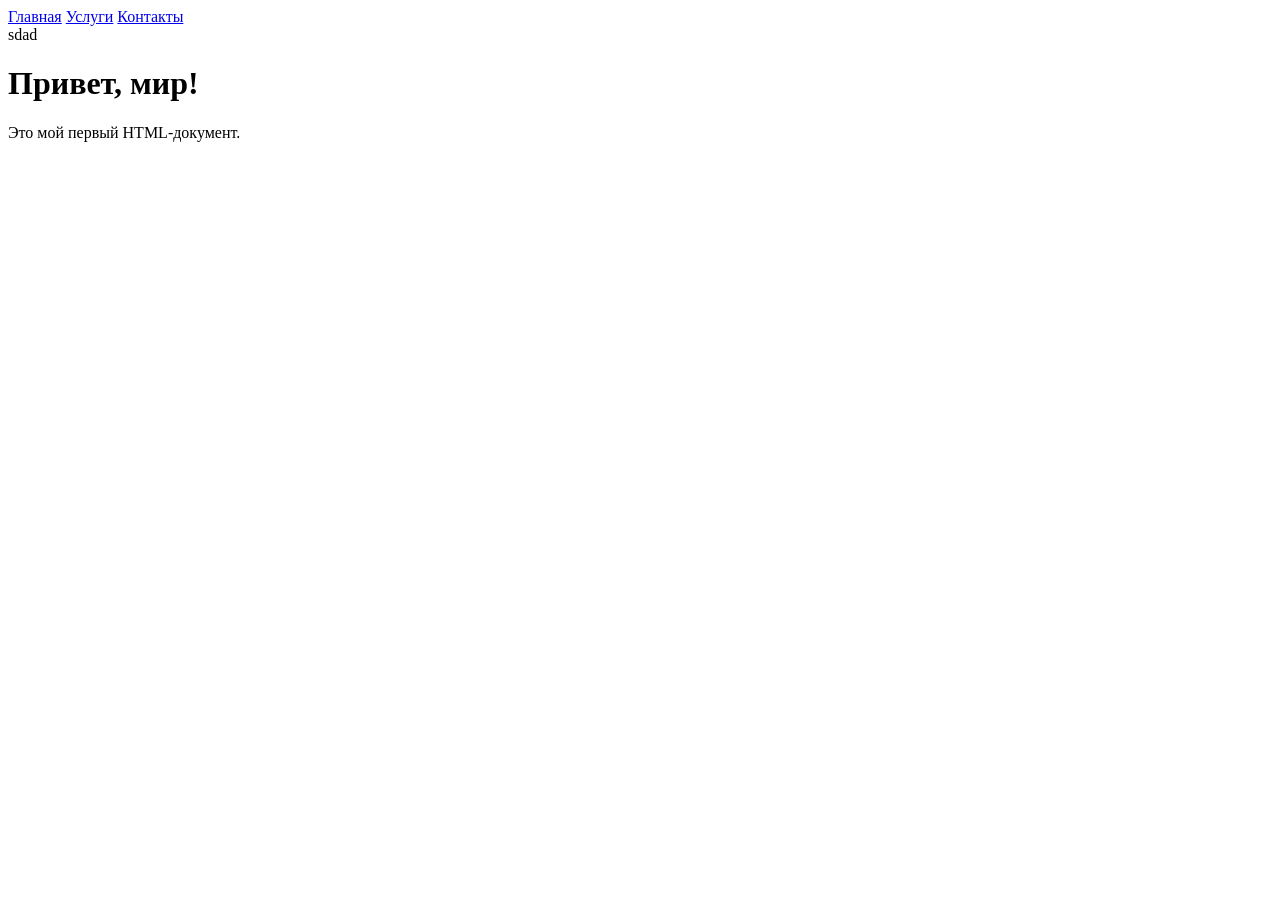
==== index.html @ 3d80d090 "Добавили 3 файла" ====
<!DOCTYPE html>
<html lang="ru">
<!-- Служебные тэги-->
<head>
    <meta charset="UTF-8">
    <meta name="viewport" content="width=device-width, initial-scale=1.0">
    <title>Клиника</title>
</head>


<body>
    <header>
        <nav>
            <a href="index.html">Главная</a>
            <a href="service.html">Услуги</a>
            <a href="contacts.html">Контакты</a>
        </nav>
    </header>
    <div class="content">  sdad </div>
    <h1>Привет, мир!</h1>
    <p>Это мой первый HTML-документ.</p>
</body>
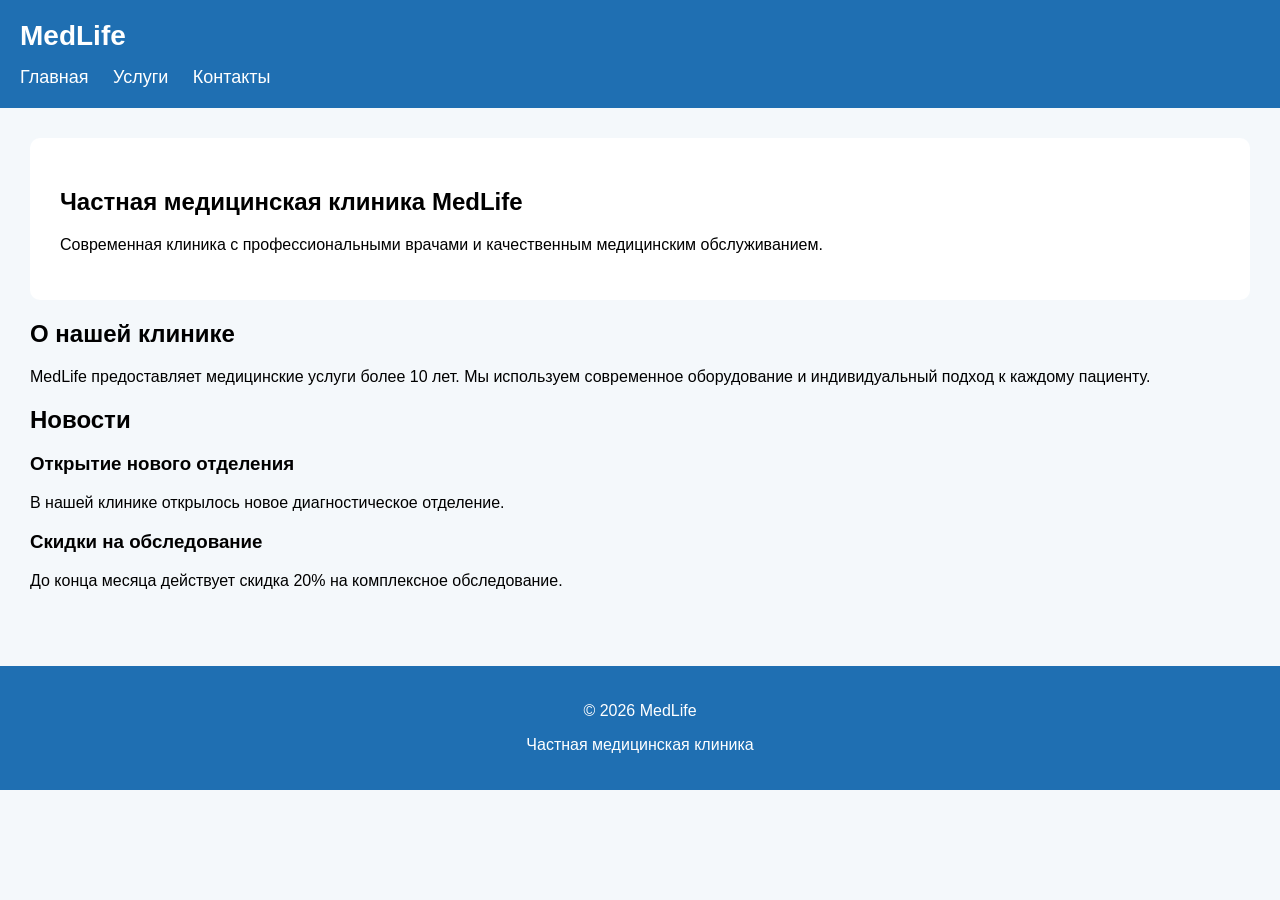
==== commit 4dfd7a38: "Добавли мок контент + стили, все первичное, будет правится" ====
--- a/index.html
+++ b/index.html
@@ -1,22 +1,95 @@
 <!DOCTYPE html>
 <html lang="ru">
-<!-- Служебные тэги-->
+
 <head>
     <meta charset="UTF-8">
-    <meta name="viewport" content="width=device-width, initial-scale=1.0">
-    <title>Клиника</title>
+    <title>MedLife - Главная</title>
+
+    <!-- Подключение CSS -->
+    <link rel="stylesheet" href="style.css">
 </head>
 
+<body>
 
-<body>
+    <!-- Шапка сайта -->
     <header>
+
+        <!-- Логотип -->
+        <div class="logo">
+            <a href="index.html">MedLife</a>
+        </div>
+
+        <!-- Навигационное меню -->
         <nav>
             <a href="index.html">Главная</a>
             <a href="service.html">Услуги</a>
             <a href="contacts.html">Контакты</a>
         </nav>
+
     </header>
-    <div class="content">  sdad </div>
-    <h1>Привет, мир!</h1>
-    <p>Это мой первый HTML-документ.</p>
+
+    <!-- Основной контент -->
+    <main>
+
+        <!-- Приветственный блок -->
+        <section class="hero">
+
+            <h1>Частная медицинская клиника MedLife</h1>
+
+            <p>
+                Современная клиника с профессиональными врачами
+                и качественным медицинским обслуживанием.
+            </p>
+
+        </section>
+
+        <!-- Информация о клинике -->
+        <section>
+
+            <h2>О нашей клинике</h2>
+
+            <p>
+                MedLife предоставляет медицинские услуги более 10 лет.
+                Мы используем современное оборудование и индивидуальный
+                подход к каждому пациенту.
+            </p>
+
+        </section>
+
+        <!-- Новости -->
+        <section>
+
+            <h2>Новости</h2>
+
+            <article>
+                <h3>Открытие нового отделения</h3>
+
+                <p>
+                    В нашей клинике открылось новое диагностическое отделение.
+                </p>
+            </article>
+
+            <article>
+                <h3>Скидки на обследование</h3>
+
+                <p>
+                    До конца месяца действует скидка 20% на комплексное обследование.
+                </p>
+            </article>
+
+        </section>
+
+    </main>
+
+    <!-- Подвал сайта -->
+    <footer>
+
+        <p>© 2026 MedLife</p>
+
+        <p>Частная медицинская клиника</p>
+
+    </footer>
+
 </body>
+
+</html>
--- a/style.css
+++ b/style.css
@@ -0,0 +1,93 @@
+/* Общие стили */
+
+body {
+    font-family: Arial, sans-serif;
+    margin: 0;
+    padding: 0;
+    background-color: #f4f8fb;
+}
+
+/* Шапка сайта */
+
+header {
+    background-color: #1f6fb2;
+    color: white;
+    padding: 20px;
+}
+
+/* Логотип */
+
+.logo a {
+    color: white;
+    text-decoration: none;
+    font-size: 28px;
+    font-weight: bold;
+}
+
+/* Навигация */
+
+nav {
+    margin-top: 15px;
+}
+
+nav a {
+    color: white;
+    text-decoration: none;
+    margin-right: 20px;
+    font-size: 18px;
+}
+
+/* Основной контент */
+
+main {
+    padding: 30px;
+}
+
+/* Блок приветствия */
+
+.hero {
+    background-color: white;
+    padding: 30px;
+    border-radius: 10px;
+}
+
+/* Карточки услуг */
+
+.services {
+    display: flex;
+    gap: 20px;
+    margin-top: 20px;
+}
+
+.card {
+    background-color: white;
+    padding: 20px;
+    border-radius: 10px;
+    width: 250px;
+}
+
+/* Формы */
+
+input,
+textarea {
+    width: 300px;
+    padding: 10px;
+}
+
+button {
+    background-color: #1f6fb2;
+    color: white;
+    border: none;
+    padding: 10px 20px;
+    cursor: pointer;
+}
+
+/* Подвал */
+
+footer {
+    background-color: #1f6fb2;
+    color: white;
+    text-align: center;
+    padding: 20px;
+    margin-top: 30px;
+}
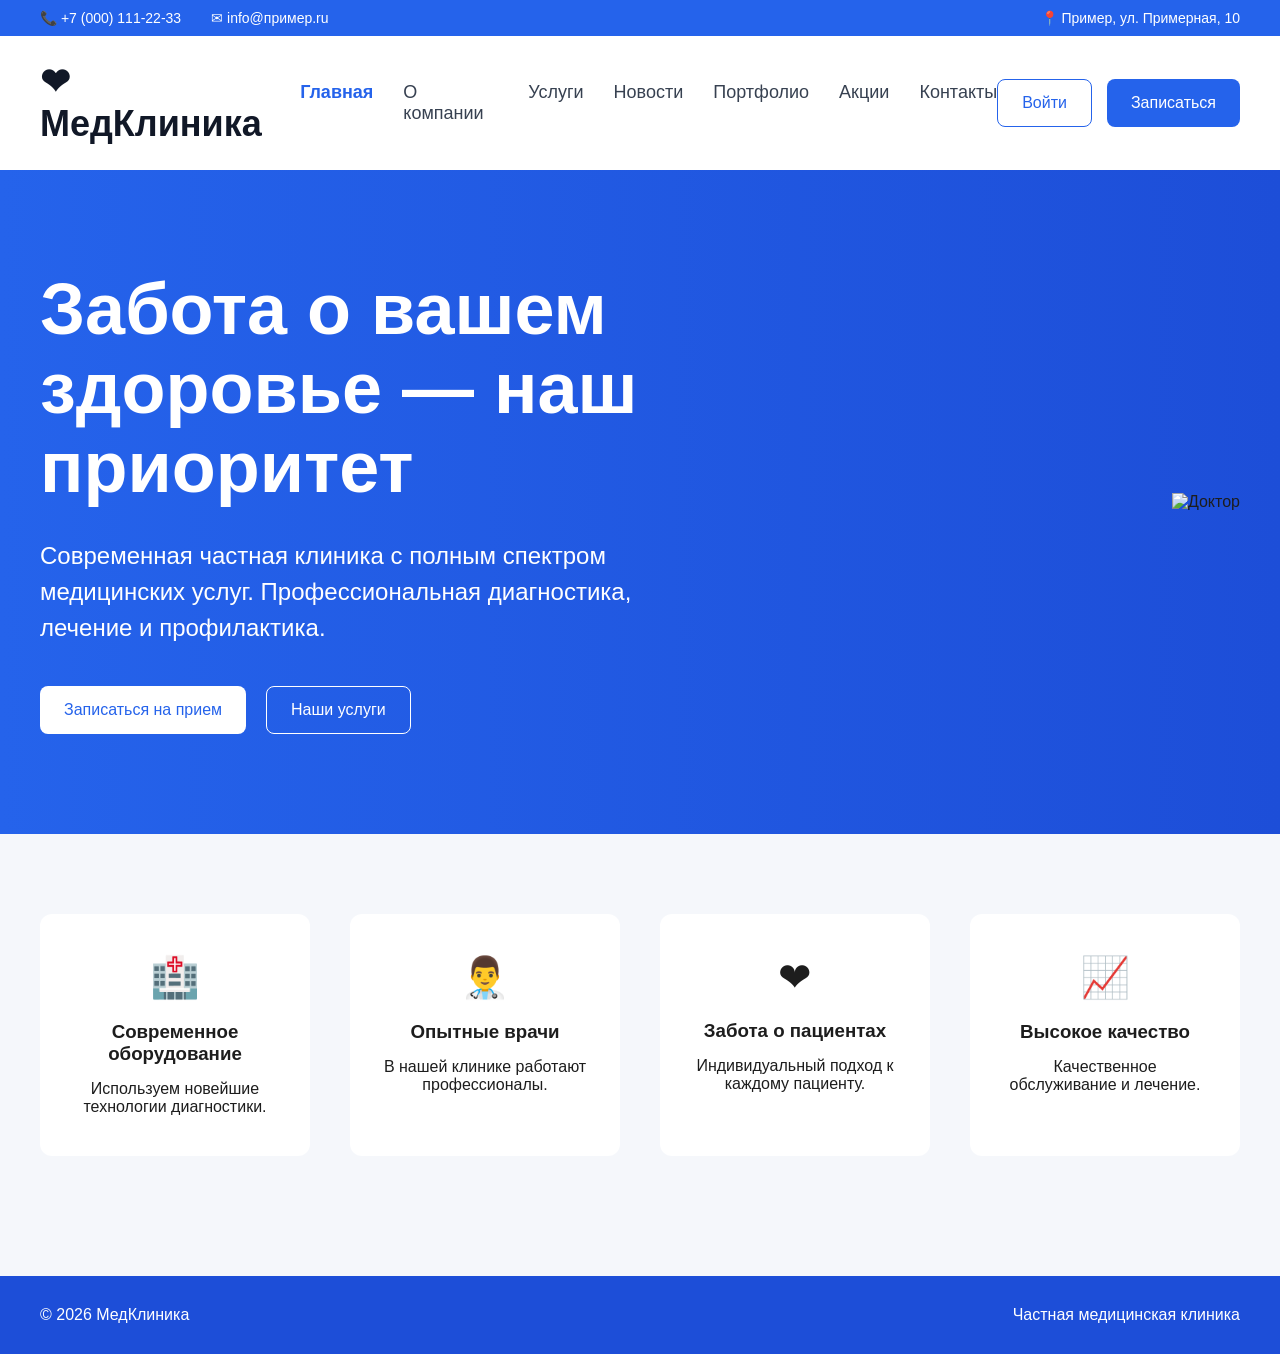
==== commit 36c7da60: "Две страницы в соответствии с дизайном - главная и контакты" ====
--- a/index.html
+++ b/index.html
@@ -3,90 +3,225 @@
 
 <head>
     <meta charset="UTF-8">
-    <title>MedLife - Главная</title>
+    <meta name="viewport" content="width=device-width, initial-scale=1.0">
+    <title>МедКлиника - Главная</title>
 
     <!-- Подключение CSS -->
-    <link rel="stylesheet" href="style.css">
+    <link rel="stylesheet" href="css/style.css">
 </head>
 
 <body>
+
+    <!-- Верхняя информационная панель -->
+    <div class="topbar">
+
+        <div class="container topbar-content">
+
+            <!-- Левая часть -->
+            <div class="topbar-left">
+
+                <span>📞 +7 (000) 111-22-33</span>
+
+                <span>✉ info@пример.ru</span>
+
+            </div>
+
+            <!-- Правая часть -->
+            <div class="topbar-right">
+
+                <span>📍 Пример, ул. Примерная, 10</span>
+
+            </div>
+
+        </div>
+
+    </div>
 
     <!-- Шапка сайта -->
     <header>
 
-        <!-- Логотип -->
-        <div class="logo">
-            <a href="index.html">MedLife</a>
-        </div>
-
-        <!-- Навигационное меню -->
-        <nav>
-            <a href="index.html">Главная</a>
-            <a href="service.html">Услуги</a>
-            <a href="contacts.html">Контакты</a>
-        </nav>
+        <div class="container header-content">
+
+            <!-- Логотип -->
+            <div class="logo">
+
+                <a href="index.html">
+                    ❤ МедКлиника
+                </a>
+
+            </div>
+
+            <!-- Навигация -->
+            <nav>
+
+                <a class="active" href="index.html">Главная</a>
+
+                <a href="#">О компании</a>
+
+                <a href="services.html">Услуги</a>
+
+                <a href="#">Новости</a>
+
+                <a href="#">Портфолио</a>
+
+                <a href="#">Акции</a>
+
+                <a href="contacts.html">Контакты</a>
+
+            </nav>
+
+            <!-- Кнопки -->
+            <div class="header-buttons">
+
+                <button class="login-btn">
+                    Войти
+                </button>
+
+                <button class="primary-btn">
+                    Записаться
+                </button>
+
+            </div>
+
+        </div>
 
     </header>
 
-    <!-- Основной контент -->
-    <main>
-
-        <!-- Приветственный блок -->
-        <section class="hero">
-
-            <h1>Частная медицинская клиника MedLife</h1>
+    <!-- Главный экран -->
+    <section class="hero">
+
+        <div class="container hero-content">
+
+            <!-- Текст -->
+            <div class="hero-text">
+
+                <h1>
+                    Забота о вашем здоровье — наш приоритет
+                </h1>
+
+                <p>
+                    Современная частная клиника с полным спектром
+                    медицинских услуг. Профессиональная диагностика,
+                    лечение и профилактика.
+                </p>
+
+                <!-- Кнопки -->
+                <div class="hero-buttons">
+
+                    <button class="white-btn">
+                        Записаться на прием
+                    </button>
+
+                    <button class="outline-btn">
+                        Наши услуги
+                    </button>
+
+                </div>
+
+            </div>
+
+            <!-- Изображение -->
+            <div class="hero-image">
+
+                <img src="images/doctor.png" alt="Доктор">
+
+            </div>
+
+        </div>
+
+    </section>
+
+    <!-- Преимущества -->
+    <section class="advantages">
+
+        <div class="container advantages-content">
+
+            <!-- Карточка -->
+            <div class="advantage-card">
+
+                <div class="icon">
+                    🏥
+                </div>
+
+                <h3>
+                    Современное оборудование
+                </h3>
+
+                <p>
+                    Используем новейшие технологии диагностики.
+                </p>
+
+            </div>
+
+            <!-- Карточка -->
+            <div class="advantage-card">
+
+                <div class="icon">
+                    👨‍⚕️
+                </div>
+
+                <h3>
+                    Опытные врачи
+                </h3>
+
+                <p>
+                    В нашей клинике работают профессионалы.
+                </p>
+
+            </div>
+
+            <!-- Карточка -->
+            <div class="advantage-card">
+
+                <div class="icon">
+                    ❤
+                </div>
+
+                <h3>
+                    Забота о пациентах
+                </h3>
+
+                <p>
+                    Индивидуальный подход к каждому пациенту.
+                </p>
+
+            </div>
+
+            <!-- Карточка -->
+            <div class="advantage-card">
+
+                <div class="icon">
+                    📈
+                </div>
+
+                <h3>
+                    Высокое качество
+                </h3>
+
+                <p>
+                    Качественное обслуживание и лечение.
+                </p>
+
+            </div>
+
+        </div>
+
+    </section>
+
+    <!-- Подвал -->
+    <footer>
+
+        <div class="container footer-content">
 
             <p>
-                Современная клиника с профессиональными врачами
-                и качественным медицинским обслуживанием.
+                © 2026 МедКлиника
             </p>
 
-        </section>
-
-        <!-- Информация о клинике -->
-        <section>
-
-            <h2>О нашей клинике</h2>
-
             <p>
-                MedLife предоставляет медицинские услуги более 10 лет.
-                Мы используем современное оборудование и индивидуальный
-                подход к каждому пациенту.
+                Частная медицинская клиника
             </p>
 
-        </section>
-
-        <!-- Новости -->
-        <section>
-
-            <h2>Новости</h2>
-
-            <article>
-                <h3>Открытие нового отделения</h3>
-
-                <p>
-                    В нашей клинике открылось новое диагностическое отделение.
-                </p>
-            </article>
-
-            <article>
-                <h3>Скидки на обследование</h3>
-
-                <p>
-                    До конца месяца действует скидка 20% на комплексное обследование.
-                </p>
-            </article>
-
-        </section>
-
-    </main>
-
-    <!-- Подвал сайта -->
-    <footer>
-
-        <p>© 2026 MedLife</p>
-
-        <p>Частная медицинская клиника</p>
+        </div>
 
     </footer>
 
--- a/css/style.css
+++ b/css/style.css
@@ -0,0 +1,325 @@
+/* Общие стили */
+
+* {
+    margin: 0;
+    padding: 0;
+    box-sizing: border-box;
+}
+
+body {
+    font-family: Arial, sans-serif;
+    background-color: #f5f7fb;
+    color: #1d1d1d;
+}
+
+/* Контейнер */
+
+.container {
+    width: 1200px;
+    margin: 0 auto;
+}
+
+/* Верхняя панель */
+
+.topbar {
+    background-color: #2563eb;
+    color: white;
+    padding: 10px 0;
+    font-size: 14px;
+}
+
+.topbar-content {
+    display: flex;
+    justify-content: space-between;
+}
+
+.topbar-left {
+    display: flex;
+    gap: 30px;
+}
+
+/* Header */
+
+header {
+    background-color: white;
+    padding: 25px 0;
+}
+
+.header-content {
+    display: flex;
+    align-items: center;
+    justify-content: space-between;
+}
+
+/* Логотип */
+
+.logo a {
+    text-decoration: none;
+    color: #111827;
+    font-size: 36px;
+    font-weight: bold;
+}
+
+/* Меню */
+
+nav {
+    display: flex;
+    gap: 30px;
+}
+
+nav a {
+    text-decoration: none;
+    color: #374151;
+    font-size: 18px;
+}
+
+nav a.active {
+    color: #2563eb;
+    font-weight: bold;
+}
+
+/* Кнопки */
+
+.header-buttons {
+    display: flex;
+    gap: 15px;
+}
+
+button {
+    cursor: pointer;
+    border-radius: 8px;
+    padding: 14px 24px;
+    font-size: 16px;
+}
+
+/* Синяя кнопка */
+
+.primary-btn {
+    background-color: #2563eb;
+    color: white;
+    border: none;
+}
+
+/* Белая кнопка */
+
+.white-btn {
+    background-color: white;
+    color: #2563eb;
+    border: none;
+}
+
+/* Outline кнопка */
+
+.outline-btn {
+    background-color: transparent;
+    color: white;
+    border: 1px solid white;
+}
+
+/* Кнопка входа */
+
+.login-btn {
+    background-color: white;
+    color: #2563eb;
+    border: 1px solid #2563eb;
+}
+
+/* Hero */
+
+.hero {
+    background: linear-gradient(to right, #2563eb, #1d4ed8);
+    padding: 100px 0;
+}
+
+.hero-content {
+    display: flex;
+    align-items: center;
+    justify-content: space-between;
+}
+
+.hero-text {
+    width: 600px;
+}
+
+.hero-text h1 {
+    color: white;
+    font-size: 72px;
+    line-height: 1.1;
+    margin-bottom: 30px;
+}
+
+.hero-text p {
+    color: white;
+    font-size: 24px;
+    line-height: 1.5;
+    margin-bottom: 40px;
+}
+
+.hero-buttons {
+    display: flex;
+    gap: 20px;
+}
+
+/* Картинка */
+
+.hero-image img {
+    width: 350px;
+}
+
+/* Преимущества */
+
+.advantages {
+    padding: 80px 0;
+}
+
+.advantages-content {
+    display: flex;
+    justify-content: space-between;
+    gap: 30px;
+}
+
+.advantage-card {
+    background-color: white;
+    padding: 40px 30px;
+    border-radius: 12px;
+    text-align: center;
+    width: 270px;
+}
+
+.icon {
+    font-size: 40px;
+    margin-bottom: 20px;
+}
+
+.advantage-card h3 {
+    margin-bottom: 15px;
+}
+
+/* Hero страницы */
+
+.page-hero {
+    background: linear-gradient(to right, #2563eb, #1d4ed8);
+    padding: 80px 0;
+}
+
+.page-hero h1 {
+    color: white;
+    font-size: 64px;
+    margin-bottom: 20px;
+}
+
+.page-hero p {
+    color: white;
+    font-size: 24px;
+}
+
+/* Контакты */
+
+.contacts-info {
+    padding: 70px 0;
+}
+
+.contacts-cards {
+    display: flex;
+    justify-content: space-between;
+    gap: 30px;
+}
+
+.contact-card {
+    background-color: white;
+    padding: 40px 30px;
+    border-radius: 12px;
+    width: 270px;
+    text-align: center;
+}
+
+.contact-icon {
+    font-size: 42px;
+    margin-bottom: 20px;
+}
+
+/* Форма */
+
+.contact-form-section {
+    padding-bottom: 80px;
+}
+
+.form-layout {
+    display: flex;
+    gap: 40px;
+}
+
+.form-block {
+    background-color: white;
+    padding: 40px;
+    border-radius: 12px;
+    width: 60%;
+}
+
+.form-block h2 {
+    margin-bottom: 20px;
+}
+
+.form-block p {
+    margin-bottom: 30px;
+}
+
+form {
+    display: flex;
+    flex-direction: column;
+}
+
+label {
+    margin-top: 20px;
+    margin-bottom: 10px;
+    font-weight: bold;
+}
+
+input,
+textarea,
+select {
+    padding: 16px;
+    border-radius: 8px;
+    border: 1px solid #d1d5db;
+    font-size: 16px;
+}
+
+/* Правая колонка */
+
+.right-column {
+    width: 40%;
+    display: flex;
+    flex-direction: column;
+    gap: 30px;
+}
+
+.map-block,
+.route-block {
+    background-color: white;
+    padding: 40px;
+    border-radius: 12px;
+}
+
+.map-placeholder {
+    height: 300px;
+    background-color: #e5e7eb;
+    border-radius: 12px;
+    display: flex;
+    justify-content: center;
+    align-items: center;
+    color: #6b7280;
+}
+
+/* Footer */
+
+footer {
+    background-color: #1d4ed8;
+    color: white;
+    padding: 30px 0;
+    margin-top: 40px;
+}
+
+.footer-content {
+    display: flex;
+    justify-content: space-between;
+}
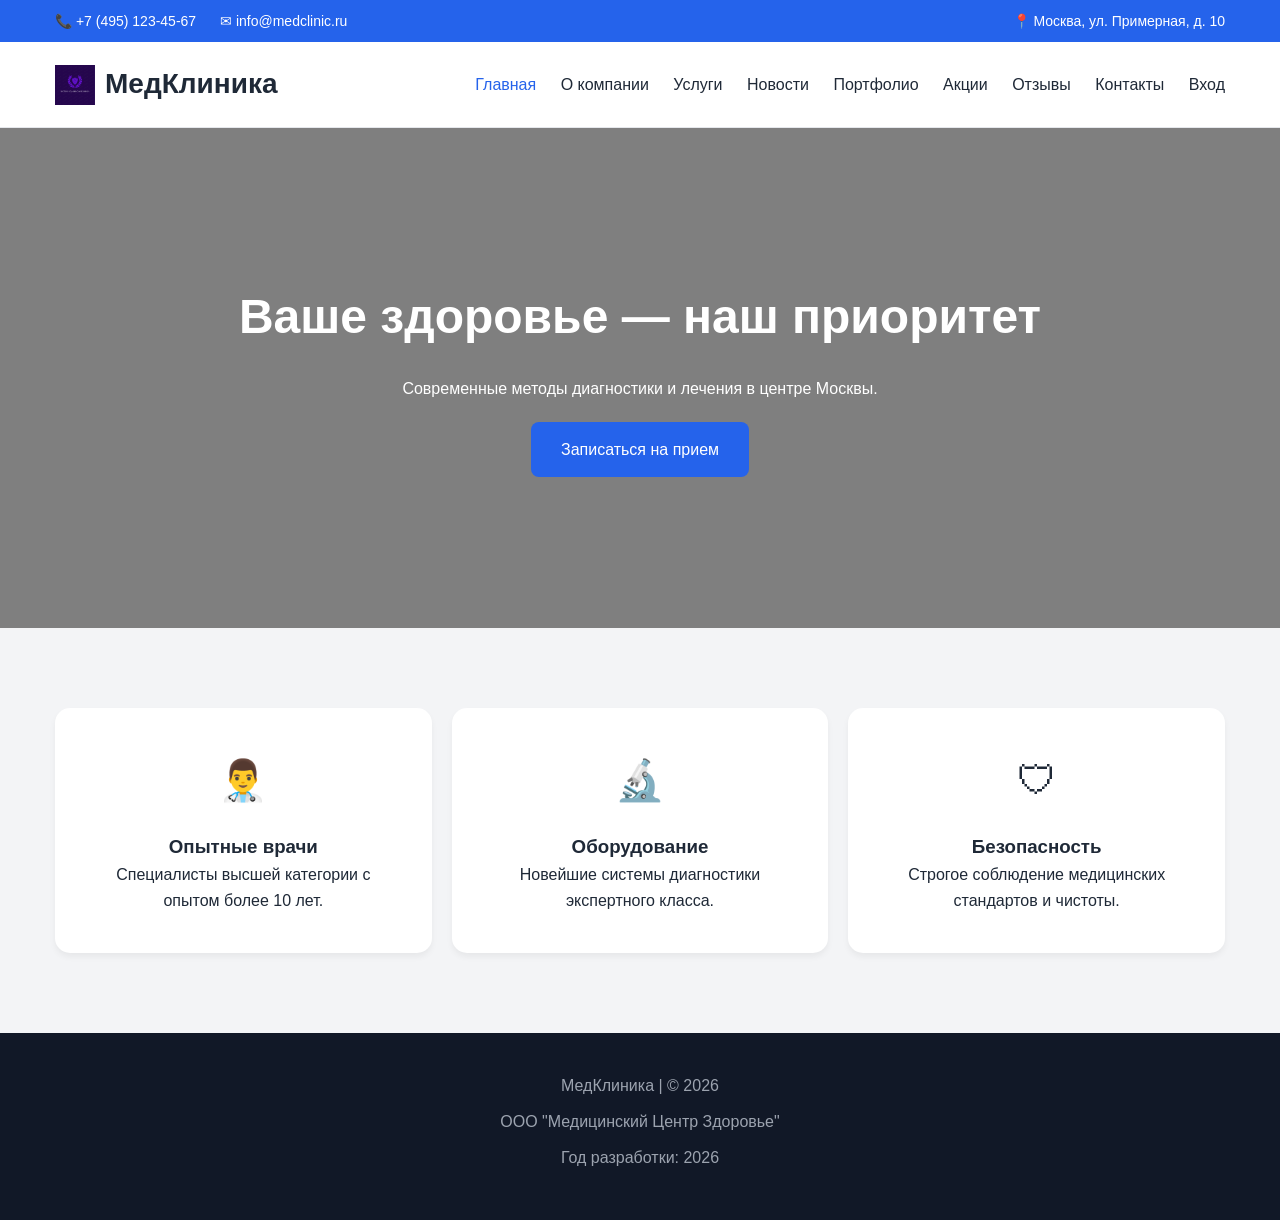
==== commit c0a58ceb: "Промежуточный вариант - 3 страницы - Главная, Контакты, Услуги -альфа версия" ====
--- a/index.html
+++ b/index.html
@@ -4,227 +4,86 @@
 <head>
     <meta charset="UTF-8">
     <meta name="viewport" content="width=device-width, initial-scale=1.0">
-    <title>МедКлиника - Главная</title>
-
-    <!-- Подключение CSS -->
+    <title>МедКлиника — Главная страница</title>
     <link rel="stylesheet" href="css/style.css">
 </head>
 
 <body>
 
-    <!-- Верхняя информационная панель -->
     <div class="topbar">
+        <div class="container topbar-content">
+            <div class="topbar-left">
+                <span>📞 +7 (495) 123-45-67</span>
+                <span>✉ info@medclinic.ru</span>
+            </div>
+            <div class="topbar-right">
+                <span>📍 Москва, ул. Примерная, д. 10</span>
+            </div>
+        </div>
+    </div>
 
-        <div class="container topbar-content">
-
-            <!-- Левая часть -->
-            <div class="topbar-left">
-
-                <span>📞 +7 (000) 111-22-33</span>
-
-                <span>✉ info@пример.ru</span>
-
+    <header>
+        <div class="container header-content">
+            <div class="logo">
+                <a href="index.html">
+                    <img src="img/logo.png" alt="Логотип МедКлиника" class="logo-img">
+                    МедКлиника
+                </a>
             </div>
 
-            <!-- Правая часть -->
-            <div class="topbar-right">
-
-                <span>📍 Пример, ул. Примерная, 10</span>
-
-            </div>
-
+            <nav>
+                <a href="index.html" class="active">Главная</a>
+                <a href="about.html">О компании</a>
+                <a href="services.html">Услуги</a>
+                <a href="news.html">Новости</a>
+                <a href="portfolio.html">Портфолио</a>
+                <a href="promo.html">Акции</a>
+                <a href="feedback.html">Отзывы</a>
+                <a href="contacts.html">Контакты</a>
+                <a href="auth.html">Вход</a>
+            </nav>
         </div>
-
-    </div>
-
-    <!-- Шапка сайта -->
-    <header>
-
-        <div class="container header-content">
-
-            <!-- Логотип -->
-            <div class="logo">
-
-                <a href="index.html">
-                    ❤ МедКлиника
-                </a>
-
-            </div>
-
-            <!-- Навигация -->
-            <nav>
-
-                <a class="active" href="index.html">Главная</a>
-
-                <a href="#">О компании</a>
-
-                <a href="services.html">Услуги</a>
-
-                <a href="#">Новости</a>
-
-                <a href="#">Портфолио</a>
-
-                <a href="#">Акции</a>
-
-                <a href="contacts.html">Контакты</a>
-
-            </nav>
-
-            <!-- Кнопки -->
-            <div class="header-buttons">
-
-                <button class="login-btn">
-                    Войти
-                </button>
-
-                <button class="primary-btn">
-                    Записаться
-                </button>
-
-            </div>
-
-        </div>
-
     </header>
 
-    <!-- Главный экран -->
-    <section class="hero">
+    <main>
+        <section class="hero">
+            <div class="container">
+                <h1>Ваше здоровье — наш приоритет</h1>
+                <p>Современные методы диагностики и лечения в центре Москвы.</p>
+                <a href="contacts.html" class="btn">Записаться на прием</a>
+            </div>
+        </section>
 
-        <div class="container hero-content">
+        <section class="advantages">
+            <div class="container">
+                <div class="advantage-card">
+                    <div class="icon">👨‍⚕️</div>
+                    <h3>Опытные врачи</h3>
+                    <p>Специалисты высшей категории с опытом более 10 лет.</p>
+                </div>
+                <div class="advantage-card">
+                    <div class="icon">🔬</div>
+                    <h3>Оборудование</h3>
+                    <p>Новейшие системы диагностики экспертного класса.</p>
+                </div>
+                <div class="advantage-card">
+                    <div class="icon">🛡</div>
+                    <h3>Безопасность</h3>
+                    <p>Строгое соблюдение медицинских стандартов и чистоты.</p>
+                </div>
+            </div>
+        </section>
+    </main>
 
-            <!-- Текст -->
-            <div class="hero-text">
-
-                <h1>
-                    Забота о вашем здоровье — наш приоритет
-                </h1>
-
-                <p>
-                    Современная частная клиника с полным спектром
-                    медицинских услуг. Профессиональная диагностика,
-                    лечение и профилактика.
-                </p>
-
-                <!-- Кнопки -->
-                <div class="hero-buttons">
-
-                    <button class="white-btn">
-                        Записаться на прием
-                    </button>
-
-                    <button class="outline-btn">
-                        Наши услуги
-                    </button>
-
-                </div>
-
-            </div>
-
-            <!-- Изображение -->
-            <div class="hero-image">
-
-                <img src="images/doctor.png" alt="Доктор">
-
-            </div>
-
+    <footer>
+        <div class="container footer-content">
+            <p>МедКлиника | &copy; 2026</p>
+            <p>ООО "Медицинский Центр Здоровье"</p>
+            <p>Год разработки: 2026</p>
         </div>
-
-    </section>
-
-    <!-- Преимущества -->
-    <section class="advantages">
-
-        <div class="container advantages-content">
-
-            <!-- Карточка -->
-            <div class="advantage-card">
-
-                <div class="icon">
-                    🏥
-                </div>
-
-                <h3>
-                    Современное оборудование
-                </h3>
-
-                <p>
-                    Используем новейшие технологии диагностики.
-                </p>
-
-            </div>
-
-            <!-- Карточка -->
-            <div class="advantage-card">
-
-                <div class="icon">
-                    👨‍⚕️
-                </div>
-
-                <h3>
-                    Опытные врачи
-                </h3>
-
-                <p>
-                    В нашей клинике работают профессионалы.
-                </p>
-
-            </div>
-
-            <!-- Карточка -->
-            <div class="advantage-card">
-
-                <div class="icon">
-                    ❤
-                </div>
-
-                <h3>
-                    Забота о пациентах
-                </h3>
-
-                <p>
-                    Индивидуальный подход к каждому пациенту.
-                </p>
-
-            </div>
-
-            <!-- Карточка -->
-            <div class="advantage-card">
-
-                <div class="icon">
-                    📈
-                </div>
-
-                <h3>
-                    Высокое качество
-                </h3>
-
-                <p>
-                    Качественное обслуживание и лечение.
-                </p>
-
-            </div>
-
-        </div>
-
-    </section>
-
-    <!-- Подвал -->
-    <footer>
-
-        <div class="container footer-content">
-
-            <p>
-                © 2026 МедКлиника
-            </p>
-
-            <p>
-                Частная медицинская клиника
-            </p>
-
-        </div>
-
     </footer>
 
+    <script src="js/script.js"></script>
 </body>
 
 </html>
--- a/css/style.css
+++ b/css/style.css
@@ -1,325 +1,350 @@
-/* Общие стили */
-
+/* ===========================================
+   ОБЩИЕ НАСТРОЙКИ И ПЕРЕМЕННЫЕ
+   =========================================== */
+
+/* CSS-переменные (custom properties) для цветов и значений.
+   Это позволяет легко менять цвета во всем проекте, меняя только здесь. */
+:root {
+    --primary-color: #2563eb;      /* Основной синий цвет для акцентов */
+    --secondary-color: #1e40af;    /* Темно-синий для hover эффектов */
+    --text-dark: #1f2937;          /* Темный цвет текста */
+    --text-light: #6b7280;         /* Светлый цвет текста */
+    --bg-light: #f3f4f6;           /* Светлый фон секций */
+    --white: #ffffff;              /* Белый цвет */
+    --border-light: #e5e7eb;       /* Светлый цвет границ */
+    --shadow-soft: 0 4px 6px rgba(0, 0, 0, 0.05); /* Мягкая тень */
+}
+
+/* Сброс стандартных отступов браузера для всех элементов */
 * {
     margin: 0;
     padding: 0;
-    box-sizing: border-box;
-}
-
+    box-sizing: border-box; /* Включает padding и border в ширину элемента */
+}
+
+/* Базовые стили для всего документа */
 body {
-    font-family: Arial, sans-serif;
-    background-color: #f5f7fb;
-    color: #1d1d1d;
-}
-
-/* Контейнер */
-
+    font-family: 'Segoe UI', Arial, sans-serif; /* Шрифт с запасными вариантами */
+    line-height: 1.6;                          /* Высота строки для читаемости */
+    color: var(--text-dark);                   /* Цвет текста из переменных */
+    background-color: var(--white);            /* Фон страницы */
+}
+
+/* Контейнер для центрирования контента и ограничения ширины */
 .container {
-    width: 1200px;
-    margin: 0 auto;
-}
-
-/* Верхняя панель */
-
+    max-width: 1200px;     /* Максимальная ширина */
+    margin: 0 auto;        /* Центрирование по горизонтали */
+    padding: 0 15px;       /* Отступы слева и справа */
+}
+
+/* ===========================================
+   ВЕРХНЯЯ ПАНЕЛЬ (TOPBAR)
+   =========================================== */
+
+/* Стили для верхней информационной панели */
 .topbar {
-    background-color: #2563eb;
-    color: white;
+    background-color: var(--primary-color);
+    color: var(--white);
     padding: 10px 0;
     font-size: 14px;
 }
 
-.topbar-content {
+/* Группировка flex-свойств для повторяющихся элементов */
+.topbar-content,
+.header-content,
+.advantages .container,
+.contacts-layout,
+.services-grid {
     display: flex;
-    justify-content: space-between;
-}
-
-.topbar-left {
-    display: flex;
-    gap: 30px;
-}
-
-/* Header */
-
+    gap: 20px; /* Расстояние между элементами */
+}
+
+/* Выравнивание элементов в верхней панели и шапке */
+.topbar-content,
+.header-content {
+    justify-content: space-between; /* Элементы по краям */
+}
+
+.topbar-left span + span {
+    margin-left: 20px; /* Отступ между элементами в верхней панели */
+}
+
+/* ===========================================
+   ШАПКА И МЕНЮ (HEADER)
+   =========================================== */
+
+/* Стили для шапки сайта */
 header {
-    background-color: white;
-    padding: 25px 0;
+    background: var(--white);
+    padding: 20px 0;
+    border-bottom: 1px solid var(--border-light);
 }
 
 .header-content {
+    align-items: center; /* Вертикальное выравнивание элементов */
+}
+
+/* Стили для логотипа */
+.logo a {
     display: flex;
     align-items: center;
-    justify-content: space-between;
-}
-
-/* Логотип */
-
-.logo a {
+    gap: 10px;             /* Расстояние между изображением и текстом */
+    font-size: 28px;
+    font-weight: bold;
     text-decoration: none;
-    color: #111827;
-    font-size: 36px;
-    font-weight: bold;
-}
-
-/* Меню */
-
-nav {
-    display: flex;
-    gap: 30px;
-}
-
+    color: var(--text-dark);
+}
+
+.logo-img {
+    width: 40px;
+    height: auto;          /* Сохраняет пропорции изображения */
+    display: block;
+}
+
+.logo span {
+    color: #ef4444; /* Красный цвет для сердечка */
+}
+
+/* Стили для навигационного меню */
 nav a {
     text-decoration: none;
-    color: #374151;
-    font-size: 18px;
-}
-
+    color: var(--text-dark);
+    margin-left: 20px;
+    font-weight: 500;
+    transition: color 0.3s; /* Плавный переход цвета */
+}
+
+nav a:hover,
 nav a.active {
-    color: #2563eb;
+    color: var(--primary-color); /* Изменение цвета при наведении и активной ссылке */
+}
+
+/* ===========================================
+   КНОПКИ (BUTTONS)
+   =========================================== */
+
+/* Общие стили для всех кнопок */
+.btn,
+.btn-sm,
+.btn-submit {
+    display: inline-block;
+    background: var(--primary-color);
+    color: var(--white);
+    text-decoration: none;
+    border-radius: 8px;
+    transition: background 0.3s, transform 0.3s; /* Плавные переходы */
+}
+
+/* Основная кнопка */
+.btn {
+    padding: 15px 30px;
+    margin-top: 20px;
+}
+
+/* Маленькая кнопка */
+.btn-sm {
+    padding: 10px 20px;
+    font-size: 14px;
+}
+
+/* Кнопка отправки формы */
+.btn-submit {
+    width: 100%;           /* Полная ширина */
+    padding: 15px;
+    border: none;
+    font-size: 16px;
     font-weight: bold;
-}
-
-/* Кнопки */
-
-.header-buttons {
-    display: flex;
-    gap: 15px;
-}
-
-button {
     cursor: pointer;
-    border-radius: 8px;
-    padding: 14px 24px;
-    font-size: 16px;
-}
-
-/* Синяя кнопка */
-
-.primary-btn {
-    background-color: #2563eb;
-    color: white;
-    border: none;
-}
-
-/* Белая кнопка */
-
-.white-btn {
-    background-color: white;
-    color: #2563eb;
-    border: none;
-}
-
-/* Outline кнопка */
-
-.outline-btn {
-    background-color: transparent;
-    color: white;
-    border: 1px solid white;
-}
-
-/* Кнопка входа */
-
-.login-btn {
-    background-color: white;
-    color: #2563eb;
-    border: 1px solid #2563eb;
-}
-
-/* Hero */
-
+}
+
+/* Эффект при наведении на кнопки */
+.btn:hover,
+.btn-sm:hover,
+.btn-submit:hover {
+    background: var(--secondary-color);
+}
+
+/* ===========================================
+   ГЛАВНЫЙ БАННЕР (HERO)
+   =========================================== */
+
+/* Стили для главного баннера с фоновым изображением */
 .hero {
-    background: linear-gradient(to right, #2563eb, #1d4ed8);
-    padding: 100px 0;
-}
-
-.hero-content {
+    background: linear-gradient(rgba(0, 0, 0, 0.5), rgba(0, 0, 0, 0.5)), url('../img/hero-bg.jpg') center/cover;
+    height: 500px;
     display: flex;
     align-items: center;
-    justify-content: space-between;
-}
-
-.hero-text {
-    width: 600px;
-}
-
-.hero-text h1 {
-    color: white;
-    font-size: 72px;
-    line-height: 1.1;
-    margin-bottom: 30px;
-}
-
-.hero-text p {
-    color: white;
-    font-size: 24px;
-    line-height: 1.5;
-    margin-bottom: 40px;
-}
-
-.hero-buttons {
-    display: flex;
-    gap: 20px;
-}
-
-/* Картинка */
-
-.hero-image img {
-    width: 350px;
-}
-
-/* Преимущества */
-
+    justify-content: center;
+    color: var(--white);
+    text-align: center;
+}
+
+.hero h1 {
+    font-size: 48px;
+    margin-bottom: 20px;
+}
+
+/* ===========================================
+   ПРЕИМУЩЕСТВА (ADVANTAGES)
+   =========================================== */
+
+/* Стили для секции преимуществ */
 .advantages {
     padding: 80px 0;
-}
-
-.advantages-content {
-    display: flex;
-    justify-content: space-between;
-    gap: 30px;
-}
-
+    background: var(--bg-light);
+}
+
+.advantages .container {
+    justify-content: space-between; /* Распределение карточек по ширине */
+}
+
+/* Общие стили для карточек */
+.advantage-card,
+.service-card,
+.appointment-form-block {
+    background: var(--white);
+    border-radius: 15px;
+}
+
+/* Тени для карточек преимуществ и услуг */
+.advantage-card,
+.service-card {
+    box-shadow: var(--shadow-soft);
+}
+
+/* Стили для карточки преимущества */
 .advantage-card {
-    background-color: white;
-    padding: 40px 30px;
-    border-radius: 12px;
-    text-align: center;
-    width: 270px;
-}
-
-.icon {
+    padding: 40px;
+    text-align: center;
+    flex: 1; /* Равномерное распределение ширины */
+}
+
+.advantage-card .icon,
+.service-icon {
     font-size: 40px;
     margin-bottom: 20px;
 }
 
-.advantage-card h3 {
+/* ===========================================
+   ПОДВАЛ (FOOTER)
+   =========================================== */
+
+/* Стили для подвала сайта */
+footer {
+    background: #111827;
+    color: #9ca3af;
+    padding: 40px 0;
+    text-align: center;
+}
+
+.footer-content p {
+    margin-bottom: 10px;
+}
+
+/* Макет для контактов в подвале */
+.contacts-layout {
+    gap: 50px;
+    margin-top: 30px;
+}
+
+.contact-info,
+.appointment-form-block {
+    flex: 1; /* Равная ширина для блоков */
+}
+
+/* Заглушка для карты */
+.map-placeholder {
+    background: #e5e7eb;
+    height: 300px;
+    display: flex;
+    align-items: center;
+    justify-content: center;
+    margin-top: 20px;
+    border-radius: 10px;
+}
+
+/* Стили для блока формы записи */
+.appointment-form-block {
+    padding: 30px;
+    box-shadow: 0 4px 15px rgba(0, 0, 0, 0.05);
+}
+
+/* Стили для групп формы */
+.form-group {
+    margin-bottom: 20px;
+}
+
+.form-group label {
+    display: block;
+    margin-bottom: 8px;
+    font-weight: bold;
+}
+
+.form-group input,
+.form-group select {
+    width: 100%;
+    padding: 12px;
+    border: 1px solid #d1d5db;
+    border-radius: 8px;
+}
+
+/* ===========================================
+   СТРАНИЦА УСЛУГ (SERVICES)
+   =========================================== */
+
+/* Стили для секции услуг */
+.services-section {
+    padding: 60px 0;
+}
+
+/* Заголовок секции */
+.section-header {
+    text-align: center;
+    margin-bottom: 50px;
+}
+
+.section-header h1 {
+    font-size: 36px;
+    color: var(--text-dark);
+}
+
+/* Сетка для карточек услуг */
+.services-grid {
+    flex-wrap: wrap;       /* Перенос на новую строку */
+    justify-content: center;
+    gap: 30px;
+}
+
+/* Стили для карточки услуги */
+.service-card {
+    border: 1px solid var(--border-light);
+    padding: 30px;
+    width: calc(33.333% - 20px); /* 3 карточки в ряд с учетом gap */
+    min-width: 300px;
+    text-align: center;
+    transition: transform 0.3s, box-shadow 0.3s;
+}
+
+.service-card:hover {
+    transform: translateY(-5px); /* Подъем при наведении */
+    box-shadow: 0 10px 20px rgba(0, 0, 0, 0.1);
+}
+
+.service-card h3 {
+    margin-bottom: 10px;
+    color: var(--primary-color);
+}
+
+.service-card p {
+    font-size: 14px;
+    color: var(--text-light);
+    margin-bottom: 20px;
+    min-height: 60px; /* Фиксированная высота для выравнивания */
+}
+
+.price {
+    display: block;
+    font-weight: bold;
+    font-size: 18px;
     margin-bottom: 15px;
-}
-
-/* Hero страницы */
-
-.page-hero {
-    background: linear-gradient(to right, #2563eb, #1d4ed8);
-    padding: 80px 0;
-}
-
-.page-hero h1 {
-    color: white;
-    font-size: 64px;
-    margin-bottom: 20px;
-}
-
-.page-hero p {
-    color: white;
-    font-size: 24px;
-}
-
-/* Контакты */
-
-.contacts-info {
-    padding: 70px 0;
-}
-
-.contacts-cards {
-    display: flex;
-    justify-content: space-between;
-    gap: 30px;
-}
-
-.contact-card {
-    background-color: white;
-    padding: 40px 30px;
-    border-radius: 12px;
-    width: 270px;
-    text-align: center;
-}
-
-.contact-icon {
-    font-size: 42px;
-    margin-bottom: 20px;
-}
-
-/* Форма */
-
-.contact-form-section {
-    padding-bottom: 80px;
-}
-
-.form-layout {
-    display: flex;
-    gap: 40px;
-}
-
-.form-block {
-    background-color: white;
-    padding: 40px;
-    border-radius: 12px;
-    width: 60%;
-}
-
-.form-block h2 {
-    margin-bottom: 20px;
-}
-
-.form-block p {
-    margin-bottom: 30px;
-}
-
-form {
-    display: flex;
-    flex-direction: column;
-}
-
-label {
-    margin-top: 20px;
-    margin-bottom: 10px;
-    font-weight: bold;
-}
-
-input,
-textarea,
-select {
-    padding: 16px;
-    border-radius: 8px;
-    border: 1px solid #d1d5db;
-    font-size: 16px;
-}
-
-/* Правая колонка */
-
-.right-column {
-    width: 40%;
-    display: flex;
-    flex-direction: column;
-    gap: 30px;
-}
-
-.map-block,
-.route-block {
-    background-color: white;
-    padding: 40px;
-    border-radius: 12px;
-}
-
-.map-placeholder {
-    height: 300px;
-    background-color: #e5e7eb;
-    border-radius: 12px;
-    display: flex;
-    justify-content: center;
-    align-items: center;
-    color: #6b7280;
-}
-
-/* Footer */
-
-footer {
-    background-color: #1d4ed8;
-    color: white;
-    padding: 30px 0;
-    margin-top: 40px;
-}
-
-.footer-content {
-    display: flex;
-    justify-content: space-between;
 }
